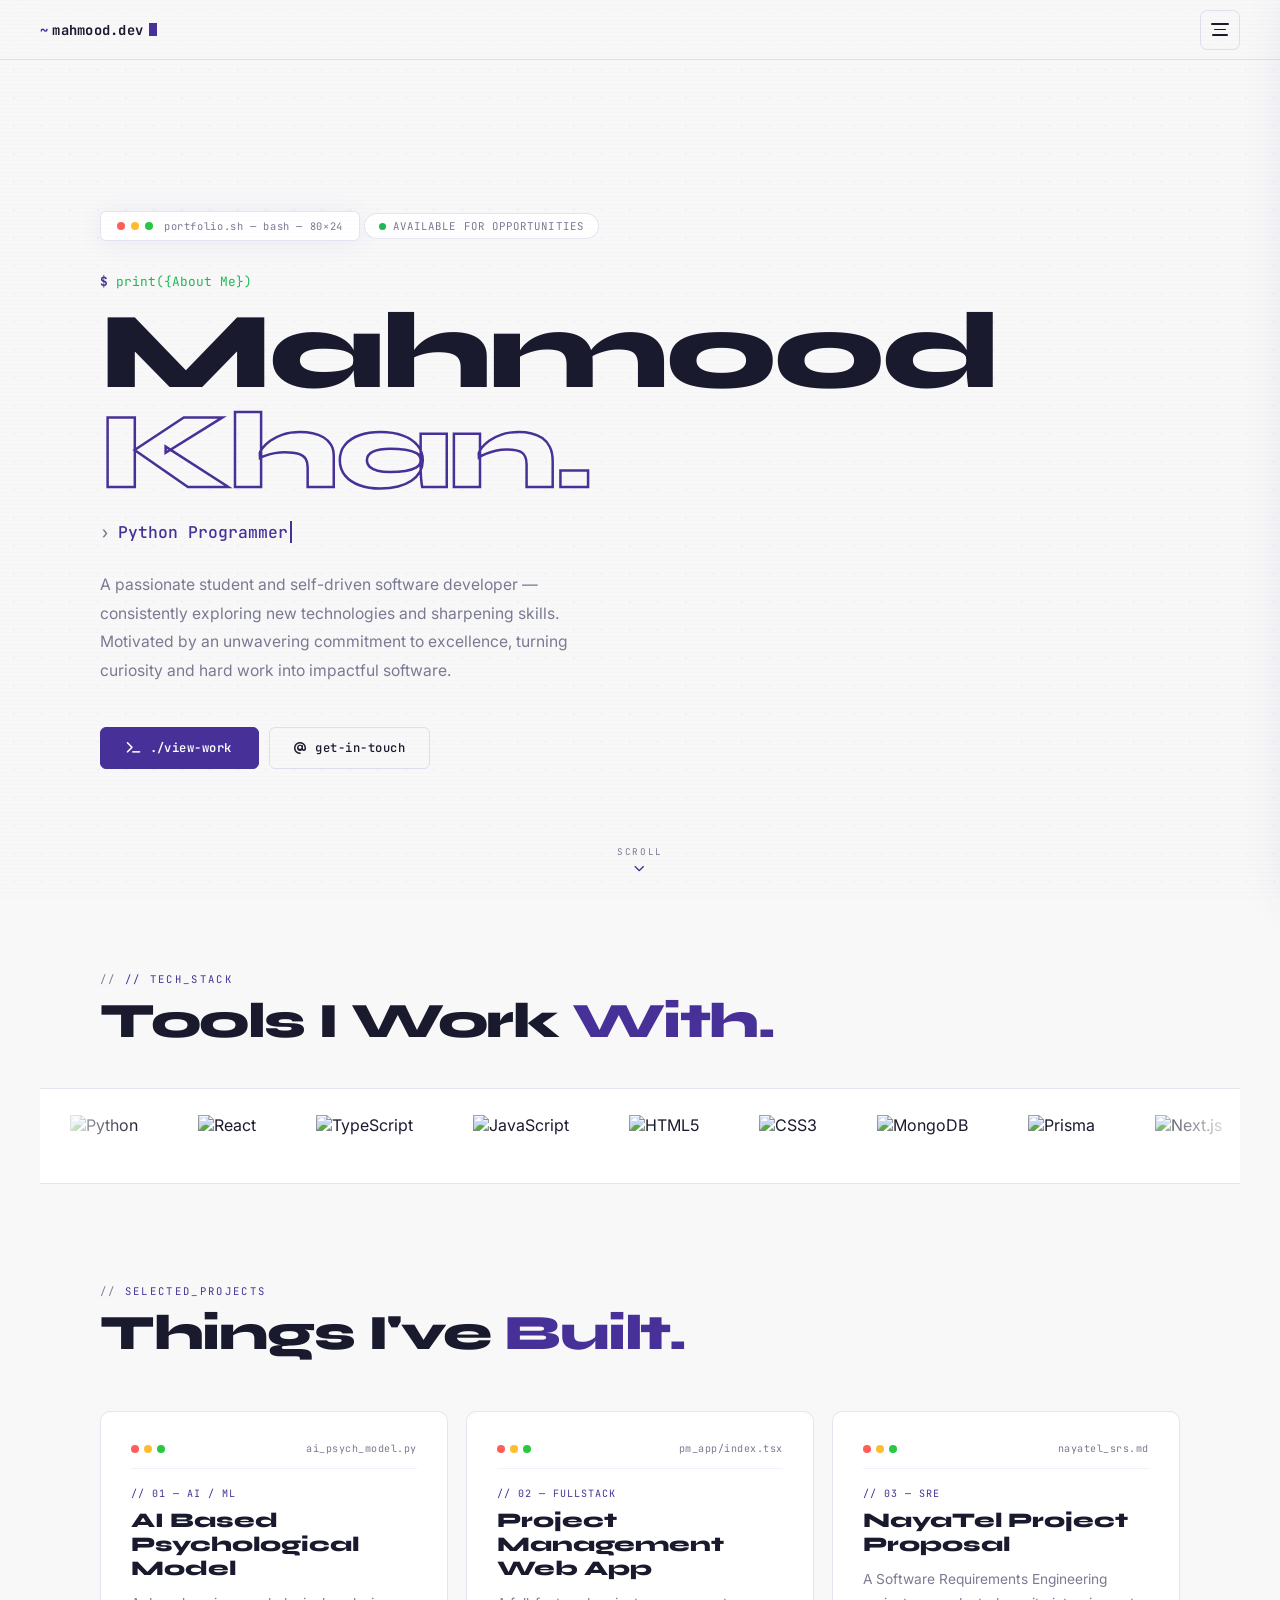
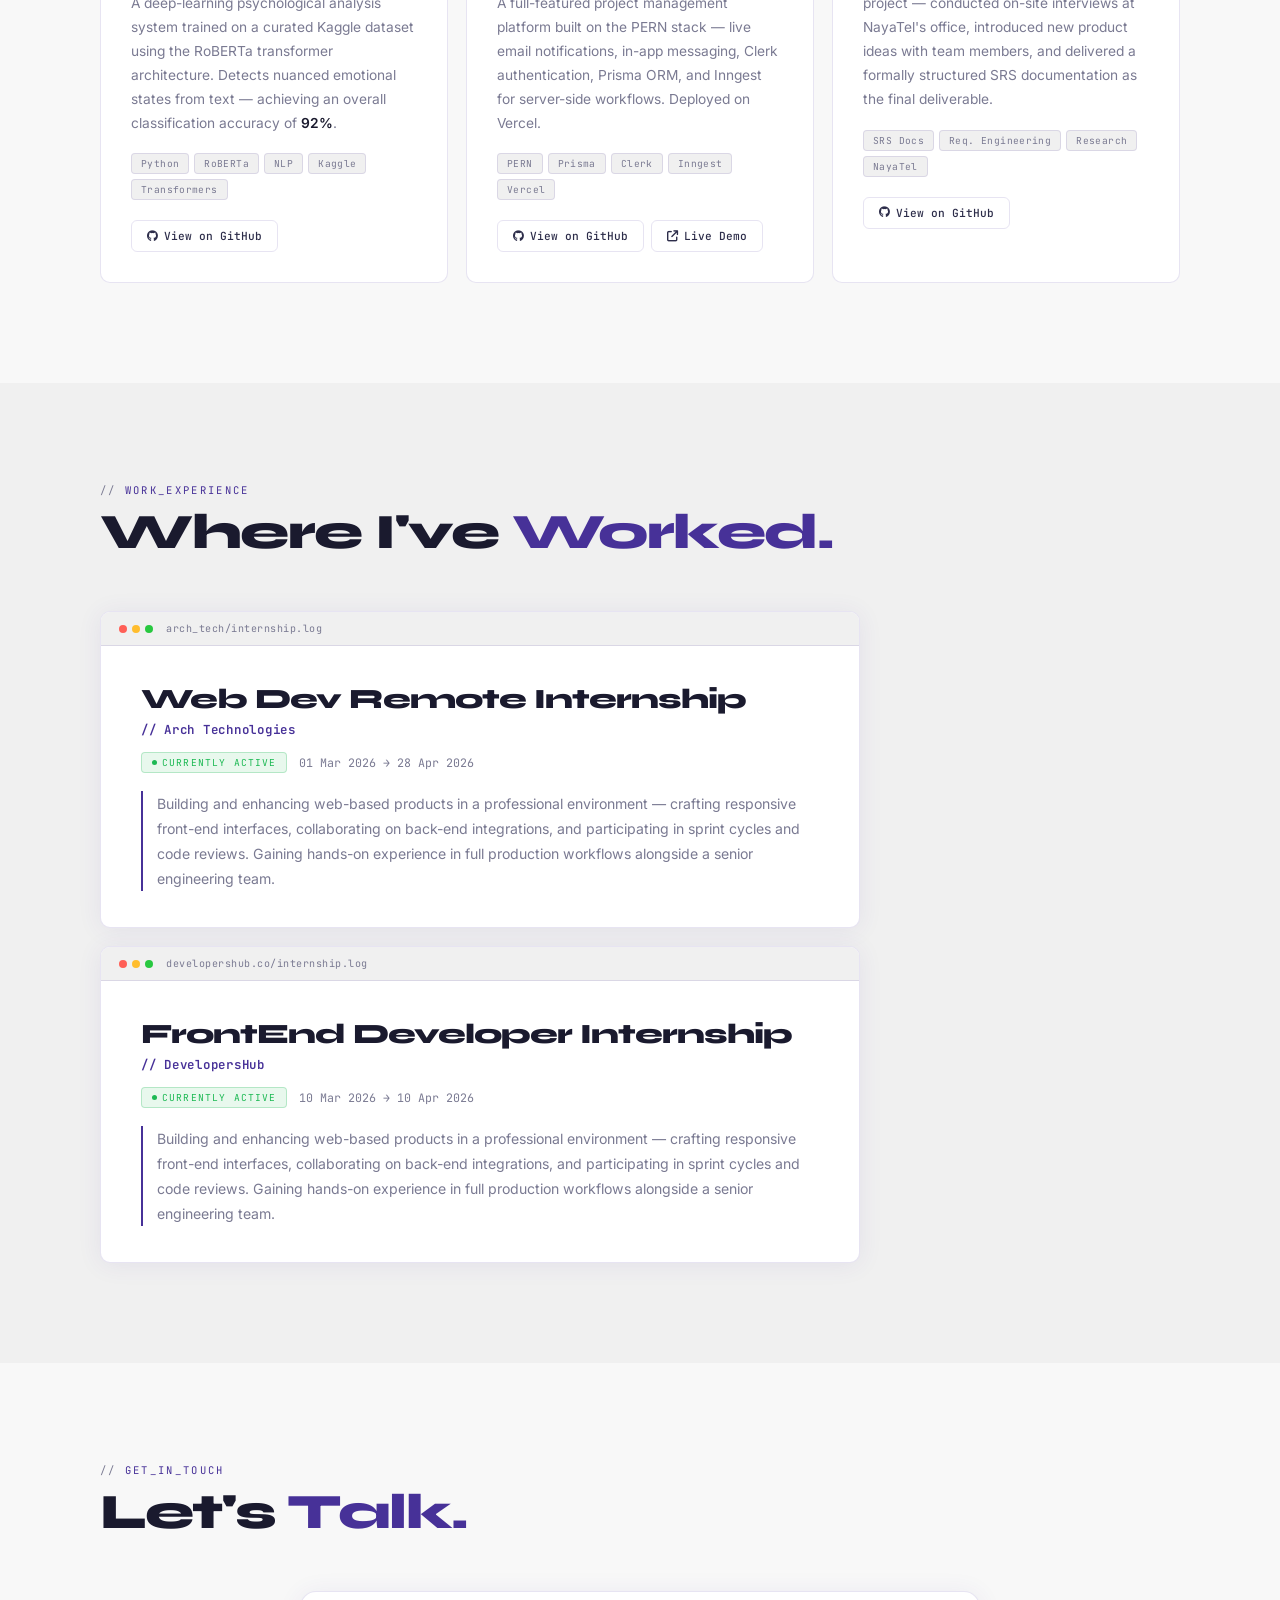
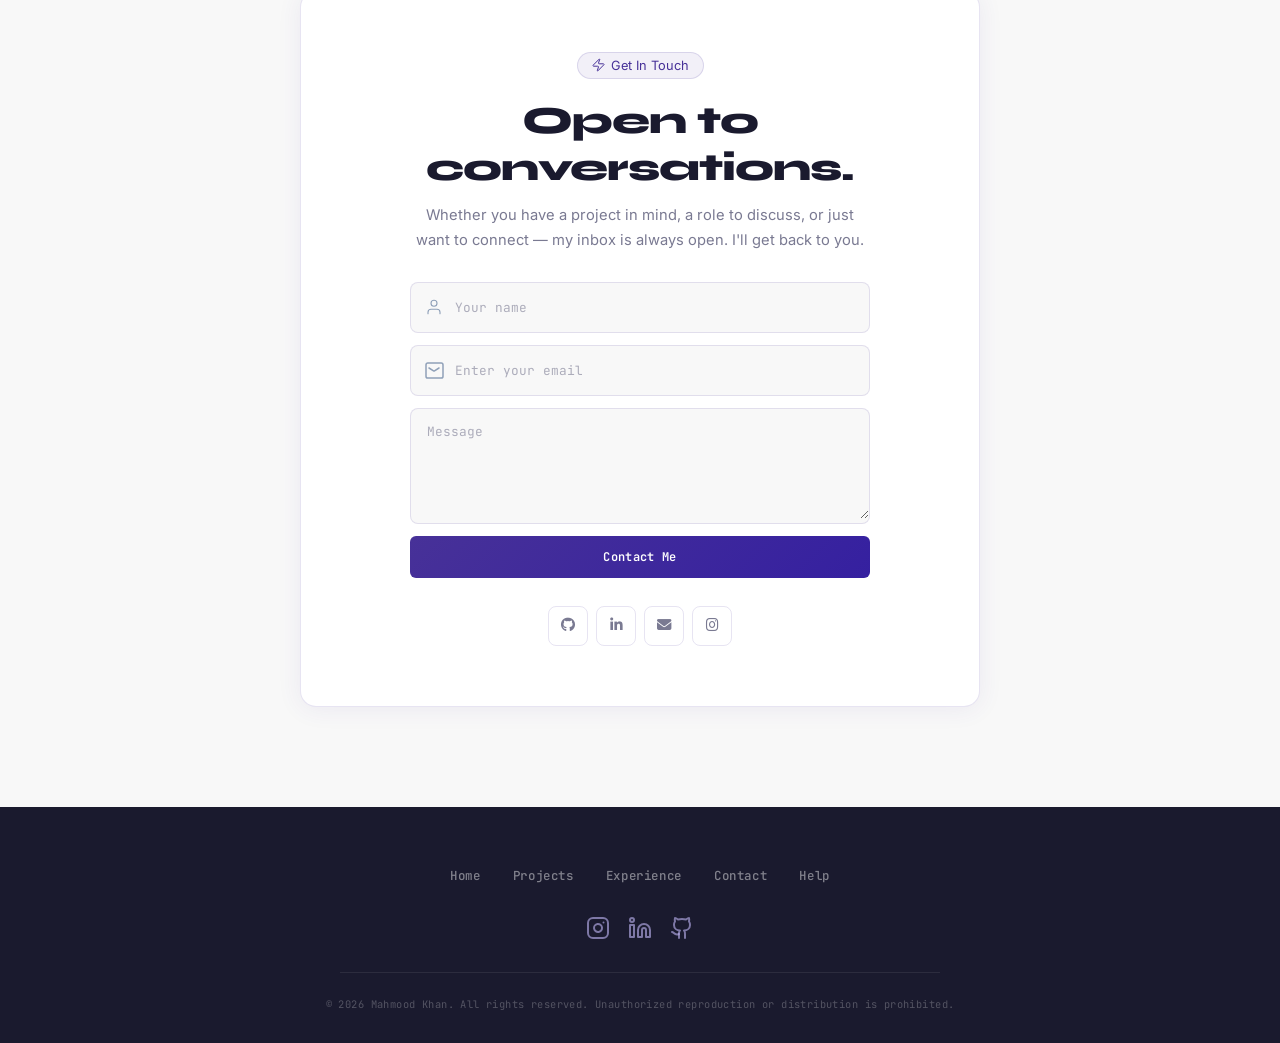
==== main.html @ 4e9b204d "Add portfolio site (HTML, CSS, JS) Add complete static portfolio: main.html, styles.css and script.j" ====
<!DOCTYPE html>
<html lang="en">
<head>
<meta charset="UTF-8"/>
<meta name="viewport" content="width=device-width, initial-scale=1.0"/>
<title>Mahmood Khan — Portfolio</title>
<link rel="preconnect" href="https://fonts.googleapis.com">
<link rel="preconnect" href="https://fonts.gstatic.com" crossorigin>
<link href="https://fonts.googleapis.com/css2?family=JetBrains+Mono:ital,wght@0,300;0,400;0,500;0,600;0,700;1,400&family=Inter:wght@300;400;500;600&family=Syne:wght@700;800&display=swap" rel="stylesheet">
<link rel="stylesheet" href="https://cdnjs.cloudflare.com/ajax/libs/font-awesome/6.5.0/css/all.min.css"/>
<link rel="stylesheet" href="styles.css"/>
</head>
<body>

<div class="d-overlay" id="overlay" onclick="closeD()"></div>
<div class="drawer" id="drawer">
  <button class="d-close" onclick="closeD()"><i class="fas fa-times"></i></button>
  <div class="d-label">// navigation</div>
  <a class="d-link" href="#hero" onclick="closeD()"><span class="n">01</span>Home</a>
  <a class="d-link" href="#projects" onclick="closeD()"><span class="n">02</span>Projects</a>
  <a class="d-link" href="#experience" onclick="closeD()"><span class="n">03</span>Experience</a>
  <a class="d-link" href="#contact" onclick="closeD()"><span class="n">04</span>Contact</a>
</div>

<!-- Navbar -->
<header id="navbar">
  <div class="nav-logo">
    <span class="p">~</span> mahmood.dev<span class="cur"></span>
  </div>
  <div class="nav-right">
    <button class="ham-btn" id="ham" aria-label="Menu" onclick="openD()">
      <span></span><span></span><span></span>
    </button>
  </div>
</header>

<!-- Hero -->
<section id="hero">
  <div class="hero-in">
    <div class="term-win">
      <span class="td r"></span><span class="td y"></span><span class="td g"></span>
      <span class="tw-label">portfolio.sh — bash — 80×24</span>
    </div>
    <div class="status-pill">
      <span class="sdot"></span>available for opportunities
    </div>
    <div class="hero-pre">
      <span class="pc">$</span><span class="cmd">print({About Me})</span>
    </div>
    <h1 class="hero-name">
      Mahmood<span class="outline">Khan.</span>
    </h1>
    <div class="tw-line">
      <span class="sym">›</span><span id="tw"></span>
    </div>
    <p class="hero-desc">
      A passionate student and self-driven software developer — consistently exploring new technologies and sharpening skills. Motivated by an unwavering commitment to excellence, turning curiosity and hard work into impactful software.
    </p>
    <div class="hero-btns">
      <a href="#projects" class="btn-f"><i class="fas fa-terminal"></i> ./view-work</a>
      <a href="#contact" class="btn-o"><i class="fas fa-at"></i> get-in-touch</a>
    </div>
  </div>
  <div class="scroll-cue">
    <span>scroll</span>
    <i class="fas fa-chevron-down"></i>
  </div>
</section>

<!-- Marquee -->
<div class="mq-section">
  <div class="mq-heading rv">
    <span class="mq-eye">// tech_stack</span>
    <h2 class="mq-title">Tools I Work <span>With.</span></h2>
  </div>
  <div class="mq-wrap">
    <div class="mq-fl"></div><div class="mq-fr"></div>
    <div class="mq-track" id="mqt"></div>
  </div>
</div>

<!-- Projects -->
<section class="sec" id="projects">
  <div class="sec-in">
    <div class="sec-eye rv">selected_projects</div>
    <h2 class="sec-h rv d1">Things I've <span>Built.</span></h2>
    <div class="pgrid">

      <div class="pcard rv d1">
        <div class="pcard-bar">
          <span class="td r"></span><span class="td y"></span><span class="td g"></span>
          <span class="pcard-file">ai_psych_model.py</span>
        </div>
        <div class="pcard-num">// 01 — AI / ML</div>
        <h3 class="pcard-title">AI Based Psychological Model</h3>
        <p class="pcard-desc">A deep-learning psychological analysis system trained on a curated Kaggle dataset using the RoBERTa transformer architecture. Detects nuanced emotional states from text — achieving an overall classification accuracy of <strong>92%</strong>.</p>
        <div class="ptags">
          <span class="ptag">Python</span><span class="ptag">RoBERTa</span>
          <span class="ptag">NLP</span><span class="ptag">Kaggle</span><span class="ptag">Transformers</span>
        </div>
        <div class="plinks">
          <a href="https://github.com/codingwithmahmo" target="_blank" class="plink"><i class="fab fa-github"></i> View on GitHub</a>
        </div>
      </div>

      <div class="pcard rv d2">
        <div class="pcard-bar">
          <span class="td r"></span><span class="td y"></span><span class="td g"></span>
          <span class="pcard-file">pm_app/index.tsx</span>
        </div>
        <div class="pcard-num">// 02 — FULLSTACK</div>
        <h3 class="pcard-title">Project Management Web App</h3>
        <p class="pcard-desc">A full-featured project management platform built on the PERN stack — live email notifications, in-app messaging, Clerk authentication, Prisma ORM, and Inngest for server-side workflows. Deployed on Vercel.</p>
        <div class="ptags">
          <span class="ptag">PERN</span><span class="ptag">Prisma</span>
          <span class="ptag">Clerk</span><span class="ptag">Inngest</span><span class="ptag">Vercel</span>
        </div>
        <div class="plinks">
          <a href="https://github.com/codingwithmahmo" target="_blank" class="plink"><i class="fab fa-github"></i> View on GitHub</a>
          <a href="#" class="plink live"><i class="fas fa-arrow-up-right-from-square"></i> Live Demo</a>
        </div>
      </div>

      <div class="pcard rv d3">
        <div class="pcard-bar">
          <span class="td r"></span><span class="td y"></span><span class="td g"></span>
          <span class="pcard-file">nayatel_srs.md</span>
        </div>
        <div class="pcard-num">// 03 — SRE</div>
        <h3 class="pcard-title">NayaTel Project Proposal</h3>
        <p class="pcard-desc">A Software Requirements Engineering project — conducted on-site interviews at NayaTel's office, introduced new product ideas with team members, and delivered a formally structured SRS documentation as the final deliverable.</p>
        <div class="ptags">
          <span class="ptag">SRS Docs</span><span class="ptag">Req. Engineering</span>
          <span class="ptag">Research</span><span class="ptag">NayaTel</span>
        </div>
        <div class="plinks">
          <a href="https://github.com/codingwithmahmo" target="_blank" class="plink"><i class="fab fa-github"></i> View on GitHub</a>
        </div>
      </div>

    </div>
  </div>
</section>

<!-- Experience -->
<section class="sec" id="experience">
  <div class="sec-in">
    <div class="sec-eye rv">work_experience</div>
    <h2 class="sec-h rv d1">Where I've <span>Worked.</span></h2>

    <div class="exp-card rv d2">
      <div class="exp-bar">
        <span class="td r"></span><span class="td y"></span><span class="td g"></span>
        <span class="ef">arch_tech/internship.log</span>
      </div>
      <div class="exp-body">
        <div class="exp-role">Web Dev Remote Internship</div>
        <div class="exp-co">// Arch Technologies</div>
        <div class="exp-meta">
          <span class="exp-badge">Currently Active</span>
          <span class="exp-date">01 Mar 2026 → 28 Apr 2026</span>
        </div>
        <p class="exp-desc">
          Building and enhancing web-based products in a professional environment — crafting responsive front-end interfaces, collaborating on back-end integrations, and participating in sprint cycles and code reviews. Gaining hands-on experience in full production workflows alongside a senior engineering team.
        </p>
      </div>
    </div>

    <div class="exp-card rv d2" style="margin-top:18px;">
      <div class="exp-bar">
        <span class="td r"></span><span class="td y"></span><span class="td g"></span>
        <span class="ef">developershub.co/internship.log</span>
      </div>
      <div class="exp-body">
        <div class="exp-role">FrontEnd Developer Internship</div>
        <div class="exp-co">// DevelopersHub</div>
        <div class="exp-meta">
          <span class="exp-badge">Currently Active</span>
          <span class="exp-date">10 Mar 2026 → 10 Apr 2026</span>
        </div>
        <p class="exp-desc">
          Building and enhancing web-based products in a professional environment — crafting responsive front-end interfaces, collaborating on back-end integrations, and participating in sprint cycles and code reviews. Gaining hands-on experience in full production workflows alongside a senior engineering team.
        </p>
      </div>
    </div>
  </div>
</section>

<!-- Contact -->
<section class="sec" id="contact">
  <div class="sec-in">
    <div class="sec-eye rv">get_in_touch</div>
    <h2 class="sec-h rv d1">Let's <span>Talk.</span></h2>

    <!-- New contact component -->
    <div class="contact-hero rv d2">
      <div class="contact-badge">
        <svg width="13" height="14" viewBox="0 0 13 14" fill="none" xmlns="http://www.w3.org/2000/svg">
          <path d="M1.613 8.2a.62.62 0 0 1-.553-.341.59.59 0 0 1 .076-.637l6.048-6.118a.31.31 0 0 1 .375-.069c.061.033.11.084.137.147a.3.3 0 0 1 .014.197L6.537 4.991a.59.59 0 0 0 .07.552.61.61 0 0 0 .504.257h4.276a.62.62 0 0 1 .553.341.59.59 0 0 1-.076.637l-6.048 6.119a.31.31 0 0 1-.375.067.295.295 0 0 1-.15-.344l1.172-3.61a.59.59 0 0 0-.07-.553.61.61 0 0 0-.504-.257z" stroke="currentColor" stroke-miterlimit="5.759" stroke-linecap="round"/>
        </svg>
        <span>Get In Touch</span>
      </div>
      <h3 class="contact-title">Open to conversations.</h3>
      <p class="contact-sub">Whether you have a project in mind, a role to discuss, or just want to connect — my inbox is always open. I'll get back to you.</p>

      <form class="contact-form" id="contactForm" onsubmit="sendForm(event)">
        <div class="cf-field-wrap">
          <svg class="cf-icon" width="18" height="18" viewBox="0 0 24 24" fill="none" xmlns="http://www.w3.org/2000/svg">
            <path d="M20 21v-2a4 4 0 0 0-4-4H8a4 4 0 0 0-4 4v2" stroke="#90A1B9" stroke-width="1.5" stroke-linecap="round" stroke-linejoin="round"/>
            <circle cx="12" cy="7" r="4" stroke="#90A1B9" stroke-width="1.5" stroke-linecap="round" stroke-linejoin="round"/>
          </svg>
          <input type="text" name="name" placeholder="Your name" class="cf-input" required/>
        </div>
        <div class="cf-field-wrap">
          <svg class="cf-icon" width="19" height="17" viewBox="0 0 19 17" fill="none" xmlns="http://www.w3.org/2000/svg">
            <path d="M14 6 9.505 8.865a1 1 0 0 1-1.005 0L4 6" stroke="#90A1B9" stroke-width="1.5" stroke-linecap="round" stroke-linejoin="round"/>
            <path d="M16.3 1H2.7C1.761 1 1 1.84 1 2.875v11.25C1 15.161 1.761 16 2.7 16h13.6c.939 0 1.7-.84 1.7-1.875V2.875C18 1.839 17.239 1 16.3 1" stroke="#90A1B9" stroke-width="1.5" stroke-linecap="round" stroke-linejoin="round"/>
          </svg>
          <input type="email" name="email" placeholder="Enter your email" class="cf-input" required/>
        </div>
        <div class="cf-msg-wrap">
          <textarea name="message" placeholder="Message" class="cf-textarea" required></textarea>
        </div>
        <button type="submit" class="cf-btn" id="fsb">Contact Me</button>
      </form>

      <div class="c-socs">
        <a href="https://github.com/codingwithmahmo" target="_blank" class="soc" title="GitHub"><i class="fab fa-github"></i></a>
        <a href="https://www.linkedin.com/in/mahmoodkhan9517/" target="_blank" class="soc" title="LinkedIn"><i class="fab fa-linkedin-in"></i></a>
        <a href="mailto:mahmood@example.com" class="soc" title="Email"><i class="fas fa-envelope"></i></a>
        <a href="https://www.instagram.com/m7k1__/" target="_blank" class="soc" title="Instagram"><i class="fab fa-instagram"></i></a>
      </div>
    </div>

  </div>
</section>

<!-- Footer -->
<footer class="site-footer">
  <div class="ft-nav-links">
    <a href="#hero">Home</a>
    <a href="#projects">Projects</a>
    <a href="#experience">Experience</a>
    <a href="#contact">Contact</a>
    <a href="mailto:mahmood@example.com">Help</a>
  </div>

  <div class="ft-socials">
    <!-- Instagram -->
    <a href="https://www.instagram.com/m7k1__/" target="_blank" class="ft-soc" title="Instagram">
      <svg width="24" height="24" viewBox="0 0 24 24" fill="none" xmlns="http://www.w3.org/2000/svg">
        <path d="M17 2H7a5 5 0 0 0-5 5v10a5 5 0 0 0 5 5h10a5 5 0 0 0 5-5V7a5 5 0 0 0-5-5" stroke="currentColor" stroke-width="2" stroke-linecap="round" stroke-linejoin="round"/>
        <path d="M16 11.37a4 4 0 1 1-7.914 1.173A4 4 0 0 1 16 11.37m1.5-4.87h.01" stroke="currentColor" stroke-width="2" stroke-linecap="round" stroke-linejoin="round"/>
      </svg>
    </a>
    <!-- LinkedIn -->
    <a href="https://www.linkedin.com/in/mahmoodkhan9517/" target="_blank" class="ft-soc" title="LinkedIn">
      <svg width="24" height="24" viewBox="0 0 24 24" fill="none" xmlns="http://www.w3.org/2000/svg">
        <path d="M16 8a6 6 0 0 1 6 6v7h-4v-7a2 2 0 0 0-4 0v7h-4v-7a6 6 0 0 1 6-6M6 9H2v12h4zM4 6a2 2 0 1 0 0-4 2 2 0 0 0 0 4" stroke="currentColor" stroke-width="2" stroke-linecap="round" stroke-linejoin="round"/>
      </svg>
    </a>
    <!-- GitHub -->
    <a href="https://github.com/codingwithmahmo" target="_blank" class="ft-soc" title="GitHub">
      <svg width="24" height="24" viewBox="0 0 24 24" fill="none" xmlns="http://www.w3.org/2000/svg">
        <path d="M15 22v-4a4.8 4.8 0 0 0-1-3.5c3 0 6-2 6-5.5.08-1.25-.27-2.48-1-3.5.28-1.15.28-2.35 0-3.5 0 0-1 0-3 1.5-2.64-.5-5.36-.5-8 0C6 2 5 2 5 2c-.3 1.15-.3 2.35 0 3.5A5.4 5.4 0 0 0 4 9c0 3.5 3 5.5 6 5.5-.39.49-.68 1.05-.85 1.65S8.93 17.38 9 18v4" stroke="currentColor" stroke-width="2" stroke-linecap="round" stroke-linejoin="round"/>
        <path d="M9 18c-4.51 2-5-2-7-2" stroke="currentColor" stroke-width="2" stroke-linecap="round" stroke-linejoin="round"/>
      </svg>
    </a>
  </div>

  <div class="ft-divider"></div>

  <p class="ft-copy">© 2026 Mahmood Khan. All rights reserved. Unauthorized reproduction or distribution is prohibited.</p>
</footer>

<script src="script.js"></script>
</body>
</html>
---- styles.css ----
:root {
  --bg:        #F8F8F8;
  --bg2:       #F0F0F0;
  --bg3:       #E8E8E8;
  --ink:       #1A1A2E;
  --ink2:      #2D2D4A;
  --muted:     #7A7A92;
  --accent:    #473198;
  --accent2:   #3520A0;
  --accent-rgb: 71, 49, 152;
  --green:     #1DB954;
  --border:    rgba(71,49,152,0.13);
  --border2:   rgba(71,49,152,0.07);
  --card:      #FFFFFF;
  --glass:     rgba(248,248,248,0.88);
  --shadow:    0 2px 24px rgba(71,49,152,0.08);
  --shadow-lg: 0 8px 48px rgba(71,49,152,0.14);
  --mono: 'JetBrains Mono', monospace;
  --sans: 'Inter', sans-serif;
  --display: 'Syne', sans-serif;
  --r: 10px;
  --ease: cubic-bezier(0.4,0,0.2,1);
}

*, *::before, *::after { box-sizing: border-box; margin: 0; padding: 0; }
html { scroll-behavior: smooth; font-size: 16px; }
body {
  font-family: var(--sans);
  background: var(--bg);
  color: var(--ink);
  overflow-x: hidden;
  -webkit-font-smoothing: antialiased;
}
a { text-decoration: none; color: inherit; }

/* Scanlines */
body::before {
  content: '';
  position: fixed; inset: 0;
  background: repeating-linear-gradient(0deg, transparent, transparent 3px, rgba(71,49,152,0.012) 3px, rgba(71,49,152,0.012) 4px);
  pointer-events: none; z-index: 9999;
}
/* Dot grid */
body::after {
  content: '';
  position: fixed; inset: 0;
  background-image: radial-gradient(circle, rgba(71,49,152,0.09) 1px, transparent 1px);
  background-size: 28px 28px;
  pointer-events: none; z-index: 0; opacity: 0.5;
}

/* ── Navbar ── */
#navbar {
  position: sticky; top: 0; z-index: 1000;
  background: var(--glass);
  backdrop-filter: blur(18px) saturate(160%);
  -webkit-backdrop-filter: blur(18px) saturate(160%);
  border-bottom: 1px solid var(--border);
  padding: 0 40px; height: 60px;
  display: flex; align-items: center; justify-content: space-between;
}
.nav-logo {
  font-family: var(--mono); font-size: 0.86rem; font-weight: 700;
  color: var(--ink); display: flex; align-items: center; gap: 4px; letter-spacing: 0.02em;
}
.nav-logo .p { color: var(--accent); }
.nav-logo .cur {
  display: inline-block; width: 8px; height: 13px;
  background: var(--accent); margin-left: 2px; vertical-align: middle;
  animation: cblink 1s step-end infinite;
}
@keyframes cblink { 0%,100%{opacity:1} 50%{opacity:0} }
.nav-right { display: flex; gap: 8px; align-items: center; }
.ham-btn {
  width: 40px; height: 40px;
  background: transparent; border: 1px solid var(--border); border-radius: 7px;
  cursor: pointer; display: flex; flex-direction: column;
  align-items: center; justify-content: center; gap: 4px;
  transition: all .25s var(--ease);
}
.ham-btn:hover { border-color: var(--accent); background: rgba(71,49,152,0.05); }
.ham-btn span {
  display: block; height: 1.5px; background: var(--ink);
  border-radius: 2px; transition: all .3s var(--ease);
}
.ham-btn span:nth-child(1) { width: 18px; }
.ham-btn span:nth-child(2) { width: 12px; }
.ham-btn span:nth-child(3) { width: 16px; }
.ham-btn.open span:nth-child(1) { transform: translateY(5.5px) rotate(45deg); width: 18px; }
.ham-btn.open span:nth-child(2) { opacity: 0; }
.ham-btn.open span:nth-child(3) { transform: translateY(-5.5px) rotate(-45deg); width: 18px; }
.ham-btn.open { border-color: var(--accent); }

/* Drawer */
.d-overlay {
  position: fixed; inset: 0; background: rgba(26,26,46,0.32);
  z-index: 1998; opacity: 0; pointer-events: none;
  transition: opacity .3s var(--ease); backdrop-filter: blur(3px);
}
.d-overlay.open { opacity: 1; pointer-events: all; }
.drawer {
  position: fixed; top: 0; right: -270px; width: 255px; height: 100vh;
  background: var(--card); border-left: 1px solid var(--border);
  z-index: 1999; display: flex; flex-direction: column;
  padding: 56px 28px 36px;
  transition: right .38s var(--ease);
  box-shadow: -10px 0 40px rgba(71,49,152,0.1);
}
.drawer.open { right: 0; }
.d-close {
  position: absolute; top: 14px; right: 14px;
  width: 32px; height: 32px; border-radius: 6px;
  border: 1px solid var(--border); background: transparent;
  color: var(--muted); cursor: pointer;
  display: flex; align-items: center; justify-content: center;
  font-size: 0.75rem; transition: all .2s;
}
.d-close:hover { border-color: var(--accent); color: var(--accent); }
.d-label {
  font-family: var(--mono); font-size: 0.6rem;
  letter-spacing: .2em; text-transform: uppercase;
  color: var(--muted); margin-bottom: 18px;
}
.d-link {
  font-family: var(--mono); font-size: 0.8rem; font-weight: 500;
  color: var(--ink2); padding: 13px 0;
  border-bottom: 1px solid var(--border2);
  transition: all .2s; display: flex; align-items: center; gap: 10px;
}
.d-link .n { color: var(--accent); font-size: 0.68rem; min-width: 22px; }
.d-link:hover { color: var(--accent); padding-left: 5px; }
.d-link:last-child { border-bottom: none; }

/* ── Hero ── */
#hero {
  min-height: calc(100vh - 60px);
  display: flex; align-items: center;
  padding: 80px 40px 60px;
  position: relative; z-index: 1;
}
.hero-in { max-width: 1080px; margin: 0 auto; width: 100%; }
.term-win {
  display: inline-flex; align-items: center; gap: 6px;
  padding: 7px 16px;
  background: var(--card); border: 1px solid var(--border);
  border-radius: 6px; margin-bottom: 32px;
  box-shadow: var(--shadow);
}
.td { width: 8px; height: 8px; border-radius: 50%; }
.td.r { background: #FF5F57; } .td.y { background: #FFBD2E; } .td.g { background: #28C840; }
.tw-label { font-family: var(--mono); font-size: 0.65rem; color: var(--muted); margin-left: 5px; letter-spacing: .06em; }
.status-pill {
  display: inline-flex; align-items: center; gap: 7px;
  font-family: var(--mono); font-size: 0.67rem;
  letter-spacing: .1em; text-transform: uppercase;
  padding: 5px 14px; border: 1px solid var(--border);
  border-radius: 100px; color: var(--muted);
  background: var(--card); margin-bottom: 24px;
}
.sdot {
  width: 7px; height: 7px; border-radius: 50%;
  background: var(--green); animation: sdotpulse 2s ease infinite;
}
@keyframes sdotpulse { 0%,100%{box-shadow:0 0 0 0 rgba(29,185,84,.5)} 50%{box-shadow:0 0 0 5px transparent} }
.hero-pre {
  font-family: var(--mono); font-size: 0.8rem;
  color: var(--muted); margin-bottom: 12px;
  display: flex; align-items: center; gap: 8px;
}
.hero-pre .pc { color: var(--accent); font-weight: 700; }
.hero-pre .cmd { color: var(--green); }
.hero-name {
  font-family: var(--display);
  font-size: clamp(3.2rem, 8.5vw, 7.5rem);
  font-weight: 800; line-height: .92;
  letter-spacing: -3px; color: var(--ink); margin-bottom: 18px;
}
.hero-name .outline {
  display: block; color: transparent;
  -webkit-text-stroke: 2.5px var(--accent);
}
.tw-line {
  font-family: var(--mono); font-size: clamp(.82rem, 1.8vw, 1.02rem);
  color: var(--accent); font-weight: 500;
  margin-bottom: 26px; display: flex; align-items: center; gap: 8px; min-height: 1.6rem;
}
.tw-line .sym { color: var(--muted); }
#tw { border-right: 2px solid var(--accent); padding-right: 2px; }
.hero-desc {
  font-family: var(--sans); font-size: clamp(.88rem, 1.5vw, .98rem);
  line-height: 1.82; color: var(--muted);
  max-width: 510px; margin-bottom: 42px;
}
.hero-btns { display: flex; gap: 10px; flex-wrap: wrap; }
.btn-f {
  font-family: var(--mono); font-size: .76rem; font-weight: 600;
  letter-spacing: .04em; padding: 12px 26px;
  background: var(--accent); color: #fff;
  border: 1.5px solid var(--accent); border-radius: 6px;
  cursor: pointer; transition: all .25s var(--ease);
  display: inline-flex; align-items: center; gap: 8px;
}
.btn-f:hover {
  background: var(--accent2); border-color: var(--accent2);
  transform: translateY(-2px);
  box-shadow: 0 8px 20px rgba(71,49,152,0.28);
}
.btn-o {
  font-family: var(--mono); font-size: .76rem; font-weight: 500;
  letter-spacing: .04em; padding: 11px 24px;
  background: transparent; color: var(--ink);
  border: 1.5px solid var(--border); border-radius: 6px;
  cursor: pointer; transition: all .25s var(--ease);
  display: inline-flex; align-items: center; gap: 8px;
}
.btn-o:hover { border-color: var(--accent); color: var(--accent); transform: translateY(-2px); }
.scroll-cue {
  position: absolute; bottom: 26px; left: 50%; transform: translateX(-50%);
  display: flex; flex-direction: column; align-items: center; gap: 5px;
  font-family: var(--mono); font-size: .58rem; letter-spacing: .18em;
  text-transform: uppercase; color: var(--muted);
  animation: floatcue 2.4s ease-in-out infinite;
}
.scroll-cue i { color: var(--accent); font-size: .68rem; }
@keyframes floatcue { 0%,100%{transform:translateX(-50%) translateY(0)} 50%{transform:translateX(-50%) translateY(5px)} }

/* ── Marquee ── */
.mq-section {
  position: relative; z-index: 1;
  padding: 72px 40px 0;
  background: var(--bg);
}
.mq-heading {
  max-width: 1080px; margin: 0 auto 40px;
}
.mq-eye {
  font-family: var(--mono); font-size: .66rem;
  letter-spacing: .22em; text-transform: uppercase;
  color: var(--accent); margin-bottom: 10px;
  display: flex; align-items: center; gap: 8px;
}
.mq-eye::before { content: '//'; color: var(--muted); }
.mq-title {
  font-family: var(--display);
  font-size: clamp(1.9rem, 4vw, 3.1rem);
  font-weight: 800; line-height: 1.04; letter-spacing: -1.5px;
  color: var(--ink); margin-top: 10px;
}
.mq-title span { color: var(--accent); }
.mq-wrap {
  position: relative; z-index: 1; padding: 26px 0;
  border-top: 1px solid var(--border); border-bottom: 1px solid var(--border);
  background: var(--card); overflow: hidden;
}
.mq-fl, .mq-fr {
  position: absolute; top: 0; bottom: 0; width: 100px; z-index: 2; pointer-events: none;
}
.mq-fl { left: 0; background: linear-gradient(to right, var(--card), transparent); }
.mq-fr { right: 0; background: linear-gradient(to left, var(--card), transparent); }
.mq-track {
  display: flex; width: max-content;
  animation: mq-scroll 26s linear infinite;
}
.mq-track:hover { animation-play-state: paused; }
@keyframes mq-scroll { from{transform:translateX(0)} to{transform:translateX(-50%)} }
.mq-item {
  display: flex; align-items: center; justify-content: center;
  padding: 0 30px; opacity: 1; flex-shrink: 0;
  transition: opacity .25s, transform .25s;
}
.mq-item:hover { opacity: 0.75; transform: scale(1.15); }
.mq-item img { height: 42px; width: auto; filter: none; }
.mq-item:hover img { filter: none; }

/* ── Section base ── */
.sec { padding: 100px 40px; position: relative; z-index: 1; }
.sec-in { max-width: 1080px; margin: 0 auto; }
.sec-eye {
  font-family: var(--mono); font-size: .66rem;
  letter-spacing: .22em; text-transform: uppercase;
  color: var(--accent); margin-bottom: 10px;
  display: flex; align-items: center; gap: 8px;
}
.sec-eye::before { content: '//'; color: var(--muted); }
.sec-h {
  font-family: var(--display);
  font-size: clamp(1.9rem, 4vw, 3.1rem);
  font-weight: 800; line-height: 1.04; letter-spacing: -1.5px;
  color: var(--ink); margin-bottom: 52px;
}
.sec-h span { color: var(--accent); }

/* ── Projects ── */
#projects { background: var(--bg); }
.pgrid { display: grid; grid-template-columns: repeat(auto-fit, minmax(305px,1fr)); gap: 18px; }
.pcard {
  background: var(--card); border: 1px solid var(--border);
  border-radius: var(--r); padding: 30px;
  position: relative; overflow: hidden;
  transition: all .32s var(--ease); cursor: default;
}
.pcard::after {
  content: ''; position: absolute; inset: 0;
  background: linear-gradient(135deg, rgba(71,49,152,0.05) 0%, transparent 55%);
  opacity: 0; transition: opacity .3s;
}
.pcard:hover::after { opacity: 1; }
.pcard:hover {
  border-color: rgba(71,49,152,0.3);
  transform: translateY(-5px);
  box-shadow: 0 20px 48px rgba(71,49,152,0.1), var(--shadow-lg);
}
.pcard-bar {
  display: flex; align-items: center; gap: 5px;
  margin-bottom: 18px; padding-bottom: 13px;
  border-bottom: 1px solid var(--border2);
}
.pcard-file { font-family: var(--mono); font-size: .63rem; color: var(--muted); margin-left: auto; letter-spacing: .05em; }
.pcard-num { font-family: var(--mono); font-size: .63rem; color: var(--accent); letter-spacing: .1em; margin-bottom: 9px; }
.pcard-title {
  font-family: var(--display); font-size: 1.3rem; font-weight: 800;
  line-height: 1.15; margin-bottom: 11px; color: var(--ink);
  transition: color .25s;
}
.pcard:hover .pcard-title { color: var(--accent); }
.pcard-desc {
  font-family: var(--sans); font-size: .86rem; line-height: 1.74;
  color: var(--muted); margin-bottom: 18px;
}
.pcard-desc strong { color: var(--ink); font-weight: 600; }
.ptags { display: flex; flex-wrap: wrap; gap: 5px; margin-bottom: 20px; }
.ptag {
  font-family: var(--mono); font-size: .6rem; letter-spacing: .04em;
  padding: 3px 9px; border-radius: 4px;
  background: var(--bg2); border: 1px solid var(--border);
  color: var(--muted); transition: all .2s;
}
.pcard:hover .ptag { background: rgba(71,49,152,0.06); border-color: rgba(71,49,152,0.2); color: var(--ink2); }
.plinks { display: flex; gap: 7px; flex-wrap: wrap; }
.plink {
  font-family: var(--mono); font-size: .7rem; font-weight: 500;
  padding: 8px 15px; border-radius: 6px;
  border: 1px solid var(--border); background: transparent;
  color: var(--ink2); cursor: pointer;
  transition: all .22s var(--ease);
  display: inline-flex; align-items: center; gap: 6px;
}
.plink:hover { background: var(--ink); color: #fff; border-color: var(--ink); transform: translateY(-2px); box-shadow: 0 5px 14px rgba(26,26,46,.15); }
.plink.live:hover { background: var(--accent); border-color: var(--accent); box-shadow: 0 5px 14px rgba(71,49,152,.25); }

/* ── Experience ── */
#experience { background: var(--bg2); }
.exp-card {
  background: var(--card); border: 1px solid var(--border);
  border-radius: var(--r); overflow: hidden;
  max-width: 760px; box-shadow: var(--shadow);
  transition: box-shadow .3s, transform .3s;
}
.exp-card:hover { transform: translateY(-3px); box-shadow: var(--shadow-lg); }
.exp-bar {
  background: var(--bg2); border-bottom: 1px solid var(--border);
  padding: 10px 18px; display: flex; align-items: center; gap: 5px;
}
.exp-bar .ef { font-family: var(--mono); font-size: .63rem; color: var(--muted); margin-left: 8px; letter-spacing: .05em; }
.exp-body { padding: 36px 40px; }
.exp-role {
  font-family: var(--display); font-size: 1.75rem; font-weight: 800;
  letter-spacing: -1px; color: var(--ink); margin-bottom: 5px;
}
.exp-co { font-family: var(--mono); font-size: .78rem; color: var(--accent); font-weight: 600; letter-spacing: .06em; margin-bottom: 14px; }
.exp-meta { display: flex; align-items: center; gap: 12px; flex-wrap: wrap; margin-bottom: 18px; }
.exp-badge {
  font-family: var(--mono); font-size: .6rem; letter-spacing: .12em;
  text-transform: uppercase; padding: 3px 10px; border-radius: 4px;
  background: rgba(29,185,84,.1); border: 1px solid rgba(29,185,84,.25);
  color: var(--green); display: inline-flex; align-items: center; gap: 5px;
}
.exp-badge::before { content: ''; width: 5px; height: 5px; border-radius: 50%; background: var(--green); }
.exp-date { font-family: var(--mono); font-size: .73rem; color: var(--muted); }
.exp-desc {
  font-family: var(--sans); font-size: .88rem; line-height: 1.78;
  color: var(--muted); padding-left: 14px;
  border-left: 2px solid var(--accent);
}

/* ── Contact ── */
#contact { background: var(--bg); }
.contact-hero {
  display: flex; flex-direction: column;
  align-items: center; justify-content: center;
  text-align: center;
  padding: 60px 40px;
  background: var(--card);
  border: 1px solid var(--border);
  border-radius: 16px;
  box-shadow: var(--shadow);
  max-width: 680px;
  margin: 0 auto;
}
.contact-badge {
  display: inline-flex; align-items: center; gap: 6px;
  font-size: 0.8rem; color: var(--accent);
  background: rgba(71,49,152,0.07);
  border-radius: 100px; padding: 5px 14px;
  margin-bottom: 18px;
  border: 1px solid rgba(71,49,152,0.15);
}
.contact-title {
  font-family: var(--display);
  font-size: clamp(1.6rem, 3vw, 2.4rem);
  font-weight: 800; letter-spacing: -1px;
  color: var(--ink); margin-bottom: 12px;
}
.contact-sub {
  font-family: var(--sans); font-size: .92rem;
  line-height: 1.72; color: var(--muted);
  max-width: 460px; margin-bottom: 28px;
}
.contact-form { width: 100%; max-width: 460px; margin-bottom: 28px; display: flex; flex-direction: column; gap: 12px; }
.cf-field-wrap {
  position: relative; display: flex; align-items: center;
  border: 1px solid var(--border);
  border-radius: 8px;
  background: var(--bg);
  overflow: hidden;
  transition: border-color .2s, box-shadow .2s;
}
.cf-field-wrap:focus-within {
  border-color: var(--accent);
  box-shadow: 0 0 0 3px rgba(71,49,152,0.1);
}
.cf-msg-wrap {
  position: relative;
  border: 1px solid var(--border);
  border-radius: 8px;
  background: var(--bg);
  overflow: hidden;
  transition: border-color .2s, box-shadow .2s;
}
.cf-msg-wrap:focus-within {
  border-color: var(--accent);
  box-shadow: 0 0 0 3px rgba(71,49,152,0.1);
}
.cf-icon {
  position: absolute; left: 14px; pointer-events: none; flex-shrink: 0;
}
.cf-input {
  font-family: var(--mono); font-size: .8rem;
  padding: 16px 14px 16px 44px;
  background: transparent; border: none;
  color: var(--ink); outline: none; width: 100%;
}
.cf-input::placeholder { color: var(--muted); opacity: .6; }
.cf-textarea {
  font-family: var(--mono); font-size: .8rem;
  padding: 14px 16px;
  background: transparent; border: none;
  color: var(--ink); outline: none; width: 100%;
  resize: vertical; min-height: 110px;
}
.cf-textarea::placeholder { color: var(--muted); opacity: .6; }
.cf-btn {
  font-family: var(--mono); font-size: .75rem; font-weight: 600;
  white-space: nowrap; width: 100%;
  padding: 13px 20px;
  background: linear-gradient(135deg, var(--accent), var(--accent2));
  color: #fff; border: none; border-radius: 6px;
  cursor: pointer; letter-spacing: .03em;
  display: flex; align-items: center; justify-content: center;
  transition: all .25s var(--ease);
}
.cf-btn:hover { opacity: .88; transform: translateY(-1px); box-shadow: 0 6px 18px rgba(71,49,152,0.28); }
.cf-btn:active { transform: scale(0.97); }
.c-socs { display: flex; gap: 8px; }
.soc {
  width: 40px; height: 40px; border-radius: 8px;
  border: 1px solid var(--border); background: transparent;
  color: var(--muted); cursor: pointer;
  display: flex; align-items: center; justify-content: center;
  font-size: .9rem; transition: all .22s var(--ease);
}
.soc:hover { background: var(--accent); border-color: var(--accent); color: #fff; transform: translateY(-3px); box-shadow: 0 5px 14px rgba(71,49,152,.25); }

/* ── Footer ── */
.site-footer {
  display: flex; flex-direction: column;
  align-items: center; justify-content: center;
  width: 100%; padding: 60px 40px 32px;
  background: var(--ink);
  position: relative; z-index: 1;
  gap: 0;
}
.ft-nav-links {
  display: flex; align-items: center; gap: 32px;
  flex-wrap: wrap; justify-content: center;
  margin-bottom: 32px;
}
.ft-nav-links a {
  font-family: var(--mono); font-size: .78rem; font-weight: 500;
  color: rgba(255,255,255,0.45);
  letter-spacing: .05em;
  transition: color .2s, transform .2s;
}
.ft-nav-links a:hover { color: #fff; transform: translateY(-1px); }
.ft-socials {
  display: flex; align-items: center; gap: 18px;
  color: rgba(71,49,152,0.8);
  margin-bottom: 32px;
}
.ft-soc {
  color: rgba(180,170,230,0.65);
  transition: color .2s, transform .3s;
  display: flex; align-items: center;
}
.ft-soc:hover { color: #fff; transform: translateY(-3px); }
.ft-divider {
  width: 100%; max-width: 600px;
  height: 1px; background: rgba(255,255,255,0.08);
  margin-bottom: 24px;
}
.ft-copy {
  font-family: var(--mono); font-size: .65rem;
  color: rgba(255,255,255,.25); letter-spacing: .04em;
  text-align: center;
}

/* ── Reveal animation ── */
.rv { opacity: 0; transform: translateY(22px); transition: opacity .65s var(--ease), transform .65s var(--ease); }
.rv.in { opacity: 1; transform: none; }
.d1 { transition-delay: .08s; } .d2 { transition-delay: .16s; } .d3 { transition-delay: .24s; }

/* ── Responsive ── */
@media (max-width: 640px) {
  #navbar { padding: 0 18px; }
  #hero { padding: 52px 20px 48px; }
  .sec { padding: 68px 20px; }
  .site-footer { padding: 40px 20px 28px; }
  .exp-body { padding: 22px 20px; }
  .hero-name { letter-spacing: -1px; }
  .contact-hero { padding:50px 20px; }
  .cf-input { padding: 14px 14px 14px 44px; }
}
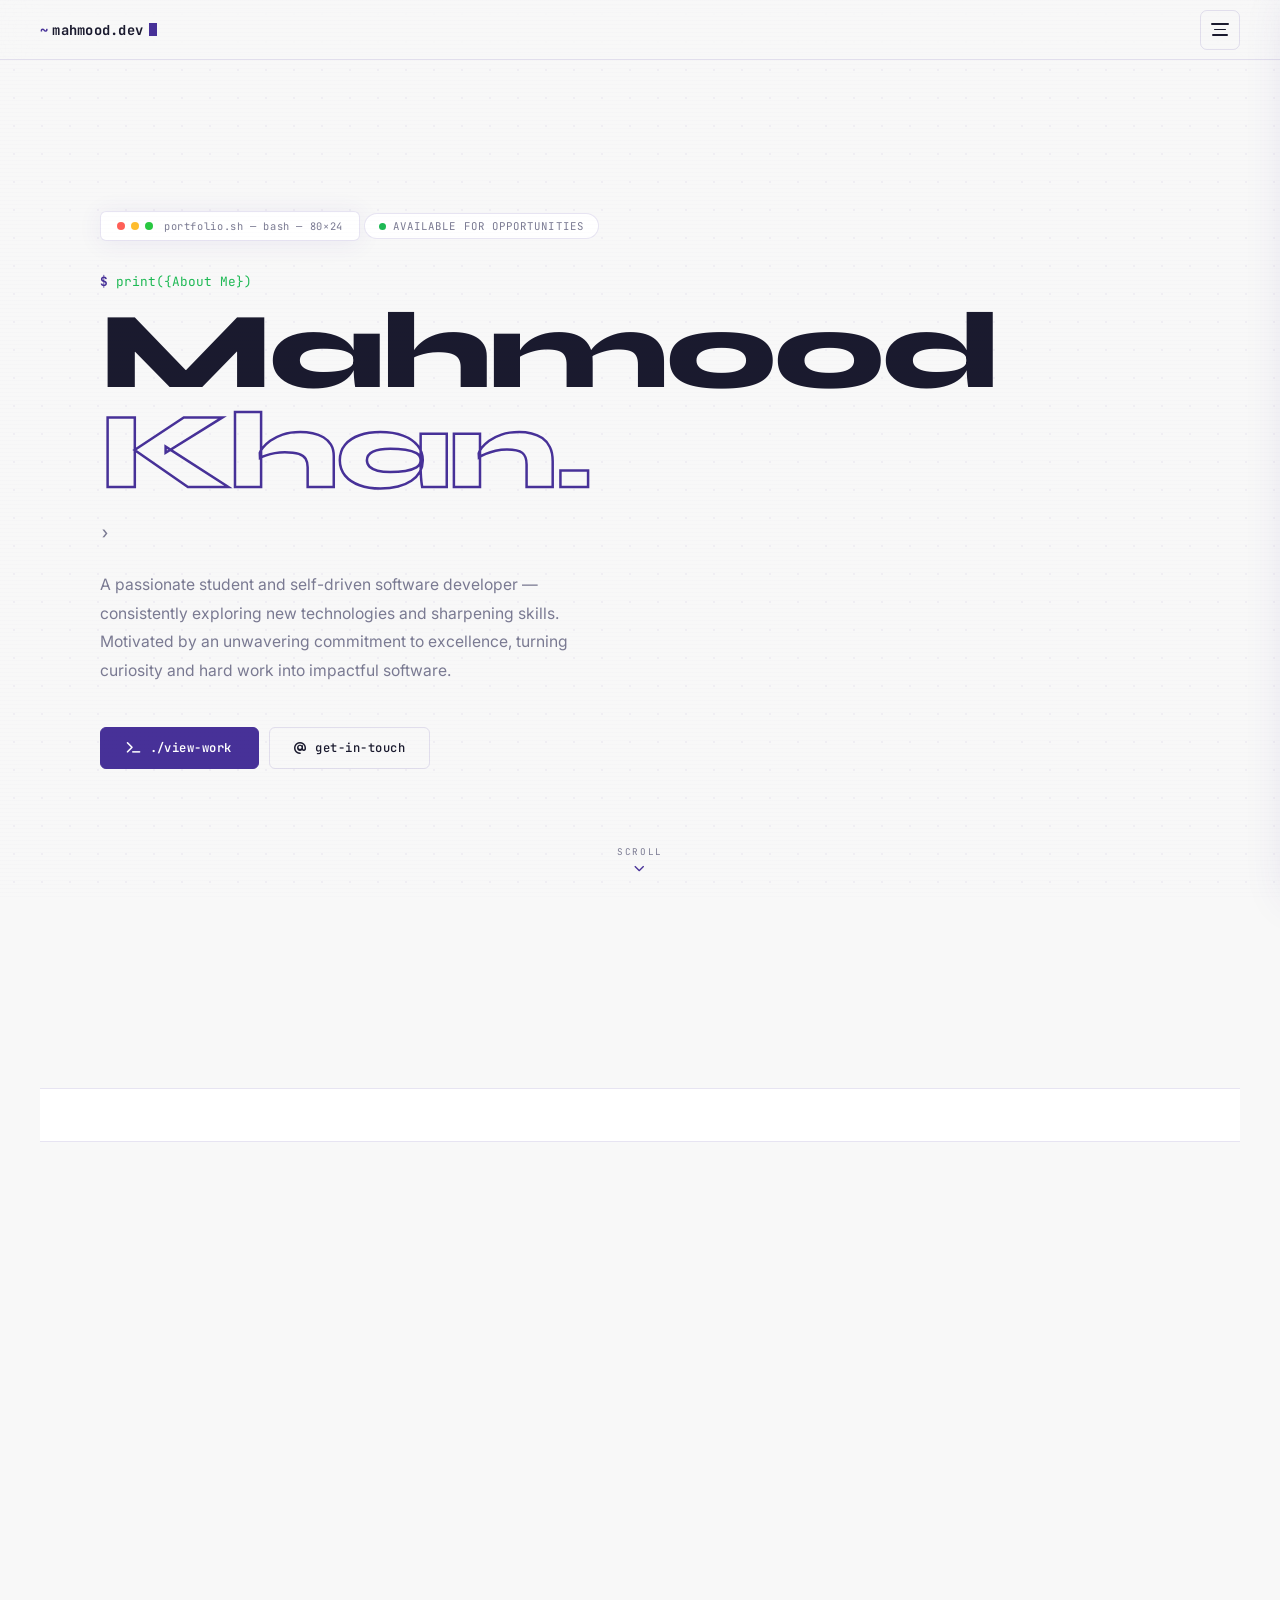
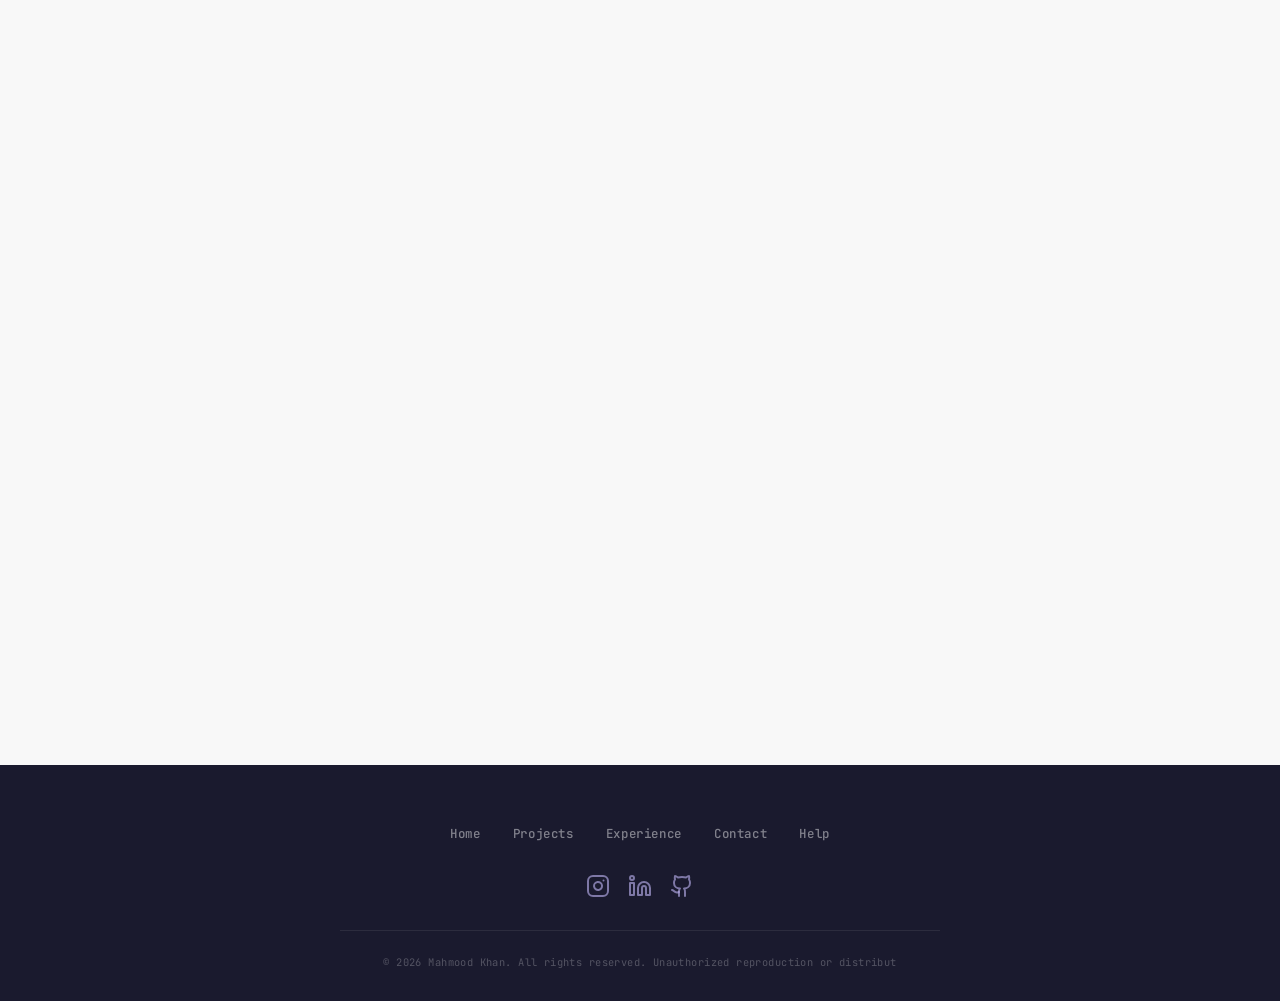
==== commit 13517fe5: "Enhance reveal, mq rendering, and email obfuscation Replace plain mailto links in main.html with Clo" ====
--- a/main.html
+++ b/main.html
@@ -227,7 +227,7 @@
       <div class="c-socs">
         <a href="https://github.com/codingwithmahmo" target="_blank" class="soc" title="GitHub"><i class="fab fa-github"></i></a>
         <a href="https://www.linkedin.com/in/mahmoodkhan9517/" target="_blank" class="soc" title="LinkedIn"><i class="fab fa-linkedin-in"></i></a>
-        <a href="mailto:mahmood@example.com" class="soc" title="Email"><i class="fas fa-envelope"></i></a>
+        <a href="/cdn-cgi/l/email-protection#afc2cec7c2c0c0cbefcad7cec2dfc3ca81ccc0c2" class="soc" title="Email"><i class="fas fa-envelope"></i></a>
         <a href="https://www.instagram.com/m7k1__/" target="_blank" class="soc" title="Instagram"><i class="fab fa-instagram"></i></a>
       </div>
     </div>
@@ -242,7 +242,7 @@
     <a href="#projects">Projects</a>
     <a href="#experience">Experience</a>
     <a href="#contact">Contact</a>
-    <a href="mailto:mahmood@example.com">Help</a>
+    <a href="/cdn-cgi/l/email-protection#197478717476767d597c61787469757c377a7674">Help</a>
   </div>
 
   <div class="ft-socials">
@@ -270,9 +270,4 @@
 
   <div class="ft-divider"></div>
 
-  <p class="ft-copy">© 2026 Mahmood Khan. All rights reserved. Unauthorized reproduction or distribution is prohibited.</p>
-</footer>
-
-<script src="script.js"></script>
-</body>
-</html>
+  <p class="ft-copy">© 2026 Mahmood Khan. All rights reserved. Unauthorized reproduction or distribut
